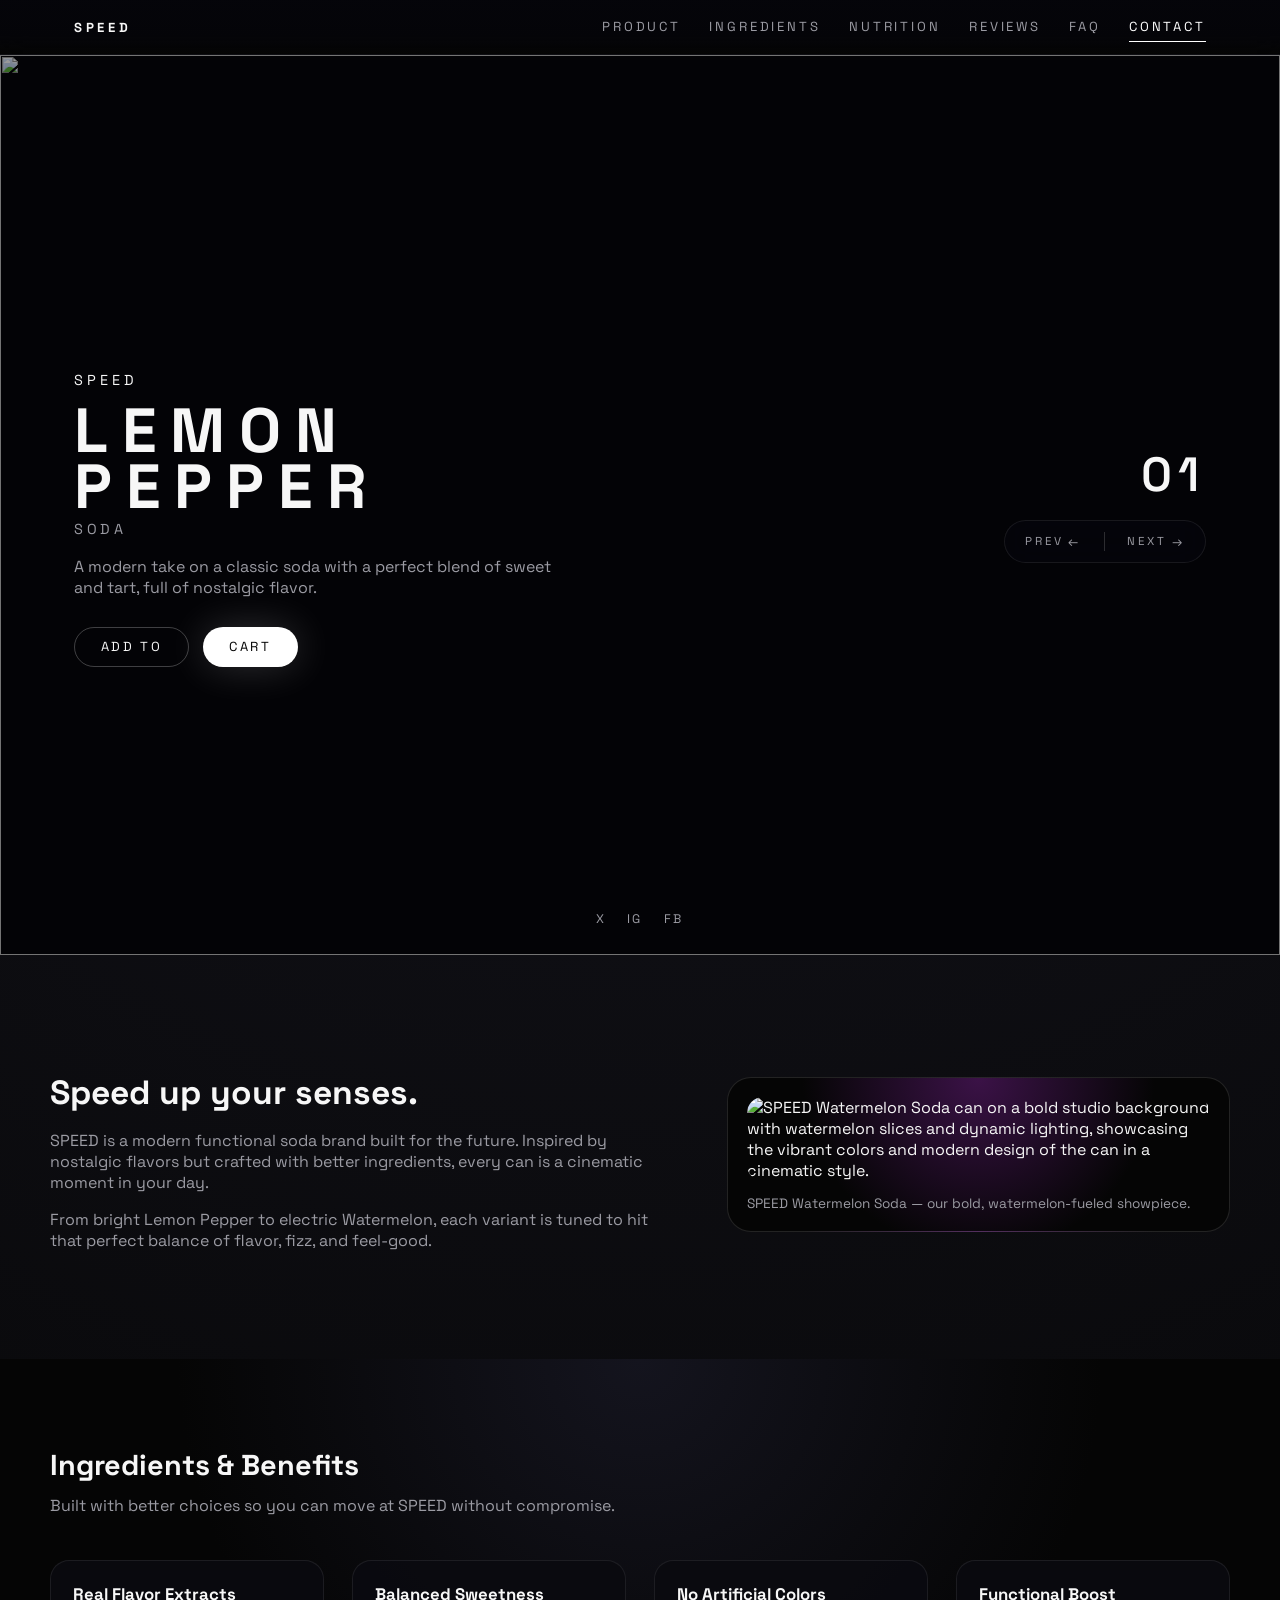
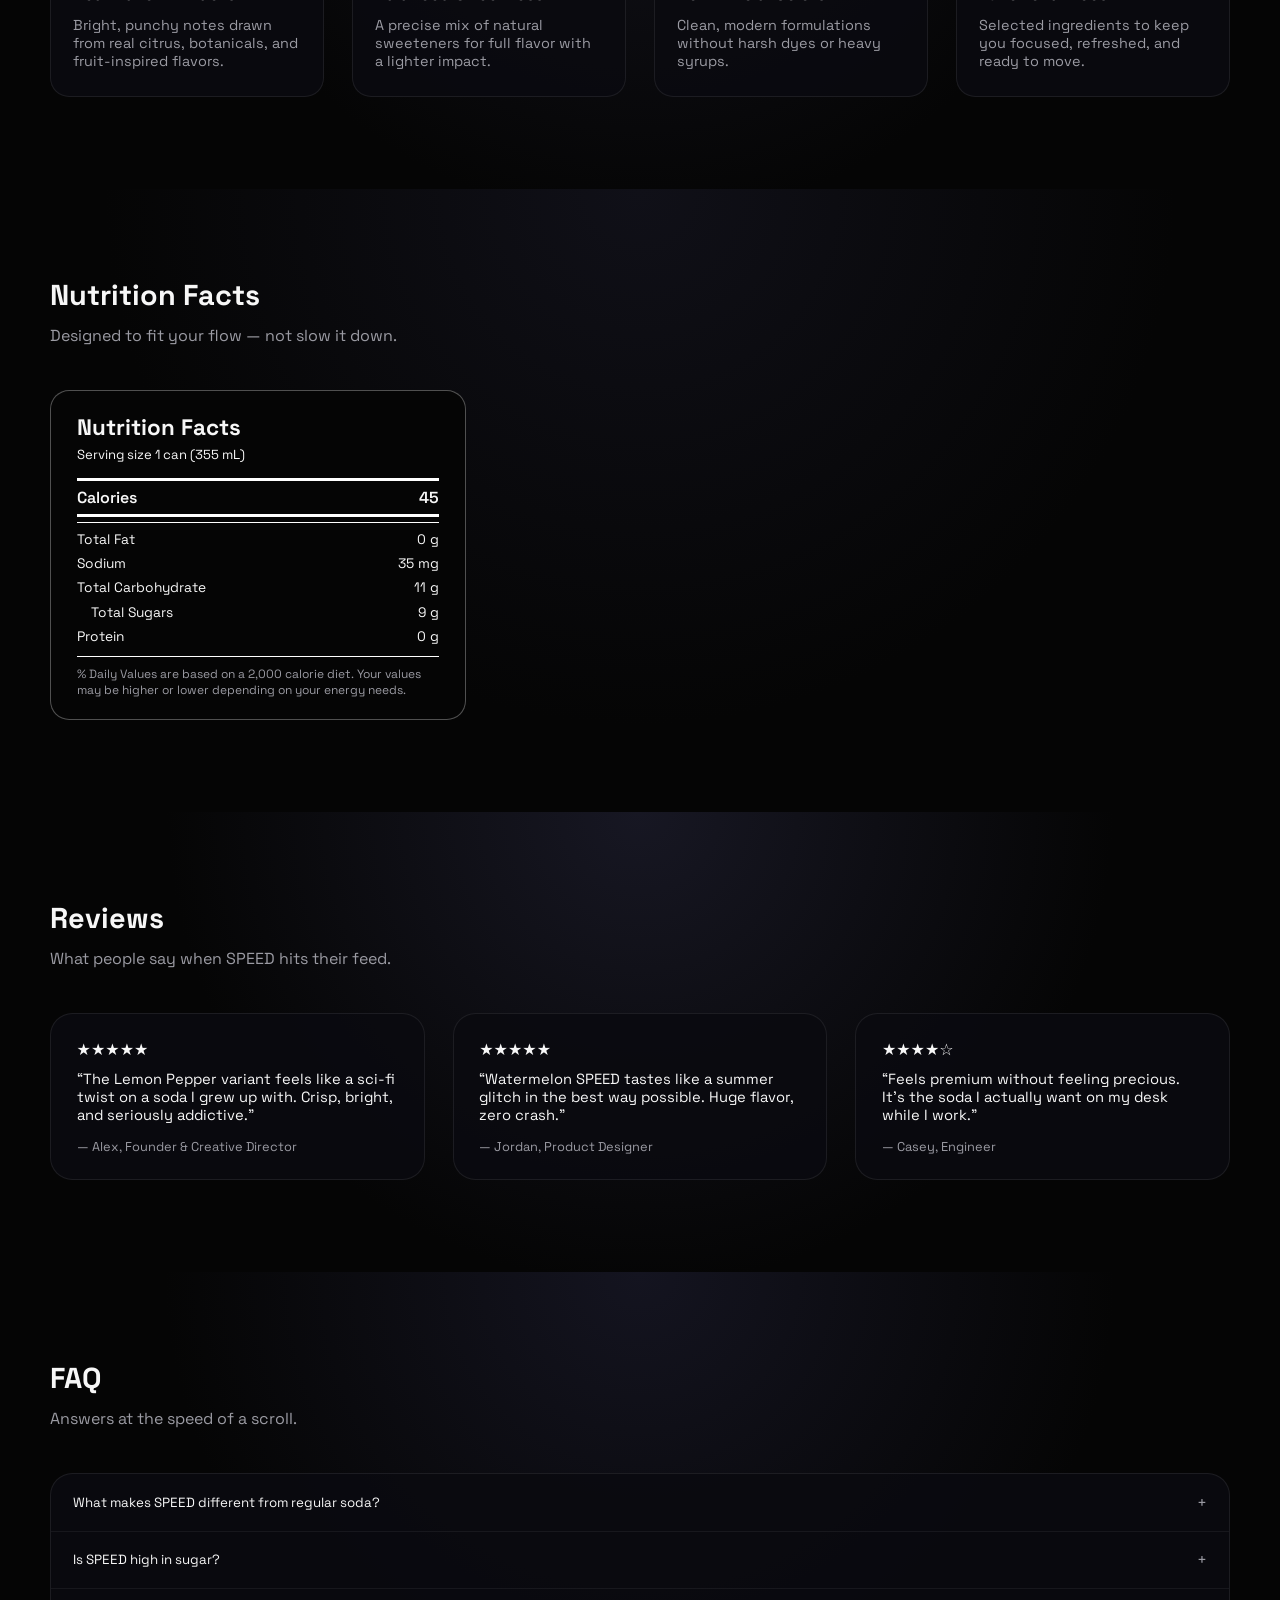
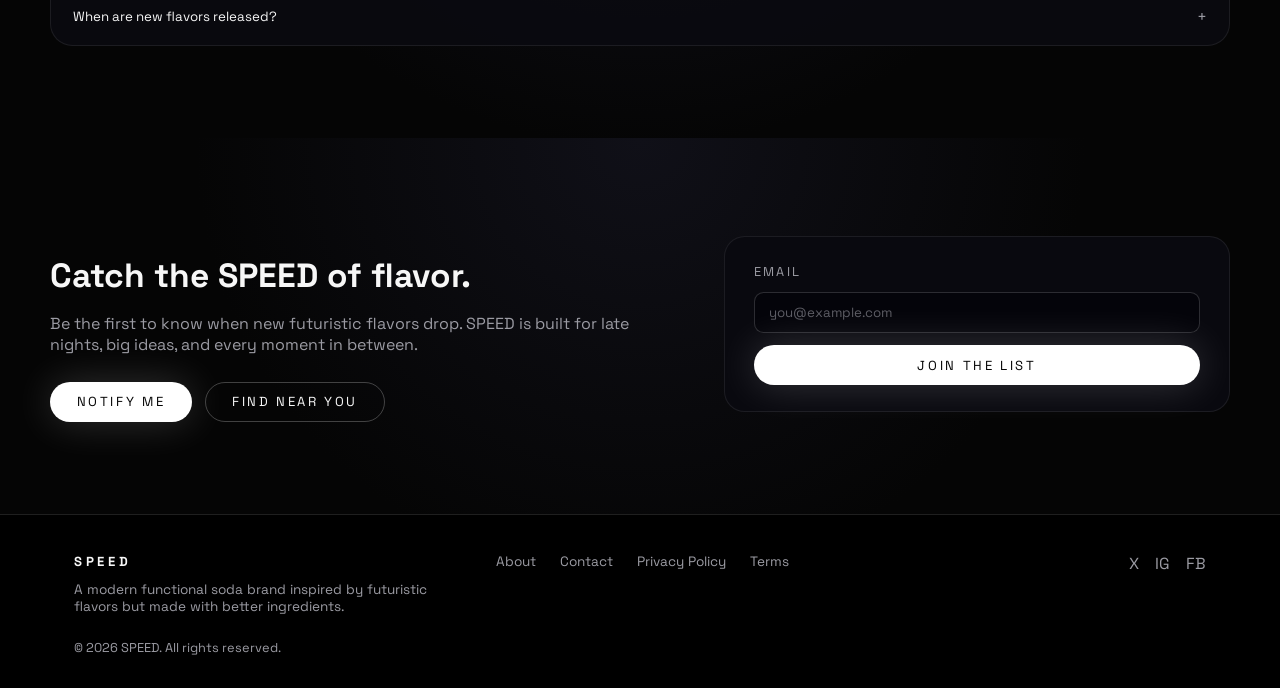
==== index.html @ d694a57d "Add files via upload 1" ====
<!doctype html>
<html lang="en">
  <head>
    <meta charset="utf-8" />
    <title>SPEED Soda — Cinematic Parallax Soda Experience</title>
    <meta name="viewport" content="width=device-width, initial-scale=1" />
    <meta
      name="description"
      content="SPEED — a modern functional soda brand inspired by futuristic flavors but made with better ingredients."
    />
    <link rel="preconnect" href="https://fonts.googleapis.com" />
    <link rel="preconnect" href="https://fonts.gstatic.com" crossorigin />
    <link
      href="https://fonts.googleapis.com/css2?family=Space+Grotesk:wght@400;500;600;700&display=swap"
      rel="stylesheet"
    />
    <link rel="stylesheet" href="./styles.css" />
  </head>
  <body>
    <!-- Fullscreen loading overlay -->
    <div id="page-loader" aria-hidden="true">
      <div class="loader-inner">
        <div class="loader-logo">SPEED</div>
        <p class="loader-tagline">
          A modern functional soda brand inspired by futuristic flavors but made with better ingredients.
        </p>
        <div class="loader-bar">
          <div class="loader-bar-fill"></div>
        </div>
        <div class="loader-percent">Loading 0%</div>
      </div>
    </div>

    <!-- Sticky site header -->
    <header id="site-header">
      <div class="header-inner">
        <a href="#hero" class="brand">
          <span class="brand-mark">SPEED</span>
        </a>
        <nav class="main-nav" aria-label="Primary">
          <a href="#product" data-nav-target="product" class="nav-link is-active">Product</a>
          <a href="#ingredients" data-nav-target="ingredients" class="nav-link">Ingredients</a>
          <a href="#nutrition" data-nav-target="nutrition" class="nav-link">Nutrition</a>
          <a href="#reviews" data-nav-target="reviews" class="nav-link">Reviews</a>
          <a href="#faq" data-nav-target="faq" class="nav-link">FAQ</a>
          <a href="#contact" data-nav-target="contact" class="nav-link">Contact</a>
        </nav>
      </div>
    </header>

    <!-- Hero -->
    <main>
      <section id="hero" aria-label="Featured drink">
        <canvas id="hero-sequence"></canvas>
        <img id="hero-video" class="hero-video" alt="" aria-hidden="true" />

        <div class="hero-overlay">
          <div class="hero-text" aria-live="polite">
            <div class="hero-logo">SPEED</div>
            <h1 class="hero-title" id="hero-title">LEMON PEPPER</h1>
            <div class="hero-subtitle" id="hero-subtitle">SODA</div>
            <p class="hero-description" id="hero-description">
              A modern take on a classic soda with a perfect blend of sweet and tart, full of nostalgic flavor.
            </p>
            <div class="hero-ctas">
              <button class="btn btn-ghost" type="button">ADD TO</button>
              <button class="btn btn-solid" type="button">CART</button>
            </div>
          </div>

          <div class="hero-center"></div>

          <aside class="hero-variants" aria-label="Drink variants">
            <div class="hero-variant-index" id="hero-variant-index">01</div>
            <div class="hero-variant-nav">
              <button class="variant-btn variant-prev" id="variant-prev" type="button" aria-label="Previous flavor">
                <span class="variant-label">PREV</span>
                <span class="variant-arrow">←</span>
              </button>
              <div class="hero-nav-divider"></div>
              <button class="variant-btn variant-next" id="variant-next" type="button" aria-label="Next flavor">
                <span class="variant-label">NEXT</span>
                <span class="variant-arrow">→</span>
              </button>
            </div>
            <div class="variant-loading" id="variant-loading" aria-live="polite"></div>
          </aside>
        </div>

        <div class="hero-socials" aria-label="SPEED social links">
          <a href="#" aria-label="SPEED on X (Twitter)" class="social-link">X</a>
          <a href="#" aria-label="SPEED on Instagram" class="social-link">IG</a>
          <a href="#" aria-label="SPEED on Facebook" class="social-link">FB</a>
        </div>
      </section>

      <!-- Product / About -->
      <section id="product" class="section section-product">
        <div class="section-inner">
          <div class="section-copy">
            <h2>Speed up your senses.</h2>
            <p>
              SPEED is a modern functional soda brand built for the future. Inspired by nostalgic flavors but crafted
              with better ingredients, every can is a cinematic moment in your day.
            </p>
            <p>
              From bright Lemon Pepper to electric Watermelon, each variant is tuned to hit that perfect balance of
              flavor, fizz, and feel-good.
            </p>
          </div>
          <div class="section-media">
            <figure class="product-figure">
              <img
                src="https://dxyifmjskhmskerqrqna.supabase.co/storage/v1/object/public/vids/watermeln.webp"
                alt="SPEED Watermelon Soda can on a bold studio background with watermelon slices and dynamic lighting, showcasing the vibrant colors and modern design of the can in a cinematic style."
                class="product-cta-image"
                loading="lazy"
              />
              <figcaption>SPEED Watermelon Soda — our bold, watermelon-fueled showpiece.</figcaption>
            </figure>
          </div>
        </div>
      </section>

      <!-- Ingredients & Benefits -->
      <section id="ingredients" class="section section-ingredients">
        <div class="section-inner">
          <header class="section-header">
            <h2>Ingredients &amp; Benefits</h2>
            <p>Built with better choices so you can move at SPEED without compromise.</p>
          </header>
          <div class="ingredients-grid">
            <div class="ingredient-card">
              <h3>Real Flavor Extracts</h3>
              <p>Bright, punchy notes drawn from real citrus, botanicals, and fruit-inspired flavors.</p>
            </div>
            <div class="ingredient-card">
              <h3>Balanced Sweetness</h3>
              <p>A precise mix of natural sweeteners for full flavor with a lighter impact.</p>
            </div>
            <div class="ingredient-card">
              <h3>No Artificial Colors</h3>
              <p>Clean, modern formulations without harsh dyes or heavy syrups.</p>
            </div>
            <div class="ingredient-card">
              <h3>Functional Boost</h3>
              <p>Selected ingredients to keep you focused, refreshed, and ready to move.</p>
            </div>
          </div>
        </div>
      </section>

      <!-- Nutrition Facts -->
      <section id="nutrition" class="section section-nutrition">
        <div class="section-inner">
          <header class="section-header">
            <h2>Nutrition Facts</h2>
            <p>Designed to fit your flow — not slow it down.</p>
          </header>
          <div class="nutrition-card" aria-label="Example nutrition facts label">
            <div class="nutrition-header">
              <h3>Nutrition Facts</h3>
              <p>Serving size 1 can (355 mL)</p>
            </div>
            <div class="nutrition-row strong">
              <span>Calories</span>
              <span>45</span>
            </div>
            <div class="nutrition-divider"></div>
            <div class="nutrition-row">
              <span>Total Fat</span>
              <span>0 g</span>
            </div>
            <div class="nutrition-row">
              <span>Sodium</span>
              <span>35 mg</span>
            </div>
            <div class="nutrition-row">
              <span>Total Carbohydrate</span>
              <span>11 g</span>
            </div>
            <div class="nutrition-row sub">
              <span>Total Sugars</span>
              <span>9 g</span>
            </div>
            <div class="nutrition-row">
              <span>Protein</span>
              <span>0 g</span>
            </div>
            <div class="nutrition-footer">
              <p>% Daily Values are based on a 2,000 calorie diet. Your values may be higher or lower depending on your
                energy needs.</p>
            </div>
          </div>
        </div>
      </section>

      <!-- Reviews / Social Proof -->
      <section id="reviews" class="section section-reviews">
        <div class="section-inner">
          <header class="section-header">
            <h2>Reviews</h2>
            <p>What people say when SPEED hits their feed.</p>
          </header>
          <div class="reviews-grid">
            <article class="review-card">
              <div class="review-rating">★★★★★</div>
              <p class="review-quote">
                “The Lemon Pepper variant feels like a sci‑fi twist on a soda I grew up with. Crisp, bright, and
                seriously addictive.”
              </p>
              <p class="review-author">— Alex, Founder &amp; Creative Director</p>
            </article>
            <article class="review-card">
              <div class="review-rating">★★★★★</div>
              <p class="review-quote">
                “Watermelon SPEED tastes like a summer glitch in the best way possible. Huge flavor, zero crash.”
              </p>
              <p class="review-author">— Jordan, Product Designer</p>
            </article>
            <article class="review-card">
              <div class="review-rating">★★★★☆</div>
              <p class="review-quote">
                “Feels premium without feeling precious. It’s the soda I actually want on my desk while I work.”
              </p>
              <p class="review-author">— Casey, Engineer</p>
            </article>
          </div>
        </div>
      </section>

      <!-- FAQ -->
      <section id="faq" class="section section-faq">
        <div class="section-inner">
          <header class="section-header">
            <h2>FAQ</h2>
            <p>Answers at the speed of a scroll.</p>
          </header>
          <div class="faq-list" id="faq-list">
            <article class="faq-item">
              <button class="faq-question" type="button">
                <span>What makes SPEED different from regular soda?</span>
                <span class="faq-toggle">+</span>
              </button>
              <div class="faq-answer">
                <p>
                  SPEED is built around modern flavor design and ingredients that feel less heavy, more intentional, and
                  better aligned with how you actually move through your day.
                </p>
              </div>
            </article>
            <article class="faq-item">
              <button class="faq-question" type="button">
                <span>Is SPEED high in sugar?</span>
                <span class="faq-toggle">+</span>
              </button>
              <div class="faq-answer">
                <p>
                  Each variant is formulated to balance sweetness with clarity so you get the flavor hit you want
                  without an overwhelming sugar spike.
                </p>
              </div>
            </article>
            <article class="faq-item">
              <button class="faq-question" type="button">
                <span>When are new flavors released?</span>
                <span class="faq-toggle">+</span>
              </button>
              <div class="faq-answer">
                <p>
                  We release new SPEED variants in limited drops. Join the list below to hear about the next launch
                  first.
                </p>
              </div>
            </article>
          </div>
        </div>
      </section>

      <!-- Final Call-to-Action / Contact -->
      <section id="contact" class="section section-cta">
        <div class="section-inner section-inner-cta">
          <div class="cta-copy">
            <h2>Catch the SPEED of flavor.</h2>
            <p>
              Be the first to know when new futuristic flavors drop. SPEED is built for late nights, big ideas, and
              every moment in between.
            </p>
            <div class="hero-ctas">
              <button class="btn btn-solid" type="button">NOTIFY ME</button>
              <button class="btn btn-ghost" type="button">FIND NEAR YOU</button>
            </div>
          </div>
          <form class="cta-form" action="#" method="post">
            <label class="field-label" for="email">Email</label>
            <input
              id="email"
              name="email"
              type="email"
              placeholder="you@example.com"
              autocomplete="email"
              required
            />
            <button class="btn btn-solid btn-block" type="submit">Join the list</button>
          </form>
        </div>
      </section>
    </main>

    <footer id="site-footer">
      <div class="footer-inner">
        <div class="footer-brand">
          <div class="footer-logo">SPEED</div>
          <p class="footer-tagline">
            A modern functional soda brand inspired by futuristic flavors but made with better ingredients.
          </p>
        </div>
        <div class="footer-links">
          <a href="#product">About</a>
          <a href="#contact">Contact</a>
          <a href="#">Privacy Policy</a>
          <a href="#">Terms</a>
        </div>
        <div class="footer-socials">
          <a href="#" aria-label="SPEED on X (Twitter)" class="social-link">X</a>
          <a href="#" aria-label="SPEED on Instagram" class="social-link">IG</a>
          <a href="#" aria-label="SPEED on Facebook" class="social-link">FB</a>
        </div>
      </div>
      <div class="footer-bottom">
        <p>© <span id="footer-year"></span> SPEED. All rights reserved.</p>
      </div>
    </footer>

    <script src="./main.js" type="module"></script>
  </body>
</html>
---- styles.css ----
:root {
  --bg-main: #050505;
  --bg-elevated: #0c0c0f;
  --bg-soft: #131318;
  --text-main: #f7f7f7;
  --text-muted: #9b9ba3;
  --border-subtle: rgba(255, 255, 255, 0.08);
  --accent: #ffffff;
  --accent-soft: rgba(255, 255, 255, 0.2);
  --danger: #ff3366;
  --transition-fast: 180ms ease-out;
  --transition-med: 260ms ease-out;
}

*,
*::before,
*::after {
  box-sizing: border-box;
}

html,
body {
  margin: 0;
  padding: 0;
  background-color: var(--bg-main);
  color: var(--text-main);
  font-family: 'Space Grotesk', system-ui, -apple-system, BlinkMacSystemFont, 'Segoe UI', sans-serif;
  -webkit-font-smoothing: antialiased;
}

body {
  min-height: 100vh;
}

img {
  max-width: 100%;
  display: block;
}

button {
  font-family: inherit;
}

a {
  color: inherit;
  text-decoration: none;
}

main {
  background: radial-gradient(circle at top, #14141c 0, #050505 60%);
}

/* Loader */

#page-loader {
  position: fixed;
  inset: 0;
  background: radial-gradient(circle at top, #14141c 0, #050505 60%);
  display: flex;
  align-items: center;
  justify-content: center;
  z-index: 999;
  transition: opacity 320ms ease-out, visibility 320ms ease-out;
}

#page-loader.is-hidden {
  opacity: 0;
  visibility: hidden;
}

.loader-inner {
  max-width: 28rem;
  padding: 2.5rem 2.75rem;
  border-radius: 1.5rem;
  background: rgba(5, 5, 8, 0.88);
  border: 1px solid var(--border-subtle);
  box-shadow:
    0 0 60px rgba(0, 0, 0, 0.9),
    0 0 180px rgba(255, 255, 255, 0.18);
}

.loader-logo {
  font-weight: 700;
  letter-spacing: 0.32em;
  text-transform: uppercase;
  font-size: 0.95rem;
  margin-bottom: 1rem;
}

.loader-tagline {
  margin: 0 0 1.75rem;
  font-size: 0.9rem;
  color: var(--text-muted);
}

.loader-bar {
  position: relative;
  width: 100%;
  height: 0.35rem;
  border-radius: 999px;
  background: rgba(255, 255, 255, 0.06);
  overflow: hidden;
  margin-bottom: 0.75rem;
}

.loader-bar-fill {
  position: absolute;
  inset: 0;
  width: 0%;
  background: linear-gradient(90deg, #ffffff, #d0d0d0);
  border-radius: inherit;
  transition: width 140ms linear;
}

.loader-percent {
  font-size: 0.8rem;
  color: var(--text-muted);
}

/* Header */

#site-header {
  position: sticky;
  top: 0;
  z-index: 20;
  backdrop-filter: blur(18px);
  background: linear-gradient(
    to bottom,
    rgba(5, 5, 10, 0.96),
    rgba(5, 5, 10, 0.9),
    rgba(5, 5, 10, 0.82),
    transparent
  );
  border-bottom: 1px solid rgba(255, 255, 255, 0.04);
}

.header-inner {
  max-width: 1180px;
  margin: 0 auto;
  padding: 0.9rem 1.5rem;
  display: flex;
  align-items: center;
  justify-content: space-between;
  gap: 2rem;
}

.brand-mark {
  font-weight: 700;
  letter-spacing: 0.28em;
  text-transform: uppercase;
  font-size: 0.82rem;
}

.brand:hover .brand-mark {
  color: var(--accent);
}

.main-nav {
  display: flex;
  align-items: center;
  gap: 1.75rem;
  font-size: 0.82rem;
  text-transform: uppercase;
  letter-spacing: 0.22em;
}

.nav-link {
  position: relative;
  color: var(--text-muted);
  padding-block: 0.25rem;
  transition: color var(--transition-fast);
}

.nav-link::after {
  content: '';
  position: absolute;
  left: 0;
  bottom: -0.15rem;
  width: 0;
  height: 1px;
  background: var(--accent);
  transition: width var(--transition-fast);
}

.nav-link:hover {
  color: var(--text-main);
}

.nav-link.is-active {
  color: var(--accent);
}

.nav-link.is-active::after {
  width: 100%;
}

/* Hero */

#hero {
  position: relative;
  min-height: 100vh;
  overflow: hidden;
  color: var(--text-main);
}

#hero-video {
  position: absolute;
  inset: 0;
  width: 100%;
  height: 100%;
  object-fit: cover;
  display: block;
}

/* matte black tint overlay for WebP videos */
#hero-video::after {
  content: '';
  position: absolute;
  inset: 0;
  background: rgba(0, 0, 0, 0.4);
  pointer-events: none;
}

#hero-sequence {
  position: absolute;
  inset: 0;
  width: 100%;
  height: 100%;
  display: block;
}

.hero-overlay {
  position: relative;
  z-index: 1;
  max-width: 1180px;
  margin: 0 auto;
  height: 100vh;
  padding: 5.25rem 1.5rem 3.5rem;
  display: grid;
  grid-template-columns: minmax(0, 3.4fr) minmax(0, 1.2fr) minmax(0, 1.4fr);
  gap: 1.5rem;
}

.hero-text {
  align-self: center;
  max-width: 32rem;
  transition: opacity var(--transition-med), transform var(--transition-med);
}

.hero-text.is-transitioning-out {
  opacity: 0;
  transform: translateY(-8px);
}

.hero-text.is-transitioning-in {
  opacity: 1;
  transform: translateY(0);
}

.hero-logo {
  font-size: 0.9rem;
  letter-spacing: 0.28em;
  text-transform: uppercase;
  margin-bottom: 0.85rem;
}

.hero-title {
  font-size: clamp(2.8rem, 5vw, 3.9rem);
  line-height: 0.9;
  letter-spacing: 0.22em;
  text-transform: uppercase;
  margin: 0 0 0.35rem;
}

.hero-subtitle {
  font-size: 0.9rem;
  text-transform: uppercase;
  letter-spacing: 0.26em;
  color: var(--text-muted);
  margin-bottom: 1.1rem;
}

.hero-description {
  margin: 0 0 1.8rem;
  color: var(--text-muted);
  max-width: 30rem;
}

.hero-ctas {
  display: inline-flex;
  flex-wrap: wrap;
  gap: 0.85rem;
}

.btn {
  border-radius: 999px;
  padding: 0.65rem 1.6rem;
  font-size: 0.82rem;
  text-transform: uppercase;
  letter-spacing: 0.2em;
  border: 1px solid transparent;
  cursor: pointer;
  transition:
    background-color var(--transition-fast),
    color var(--transition-fast),
    border-color var(--transition-fast),
    box-shadow var(--transition-fast),
    transform 120ms ease-out;
}

.btn:active {
  transform: translateY(1px) scale(0.99);
}

.btn-solid {
  background: var(--accent);
  color: #050505;
  box-shadow: 0 0 40px rgba(255, 255, 255, 0.18);
}

.btn-solid:hover {
  box-shadow: 0 0 52px rgba(255, 255, 255, 0.24);
}

.btn-ghost {
  background: transparent;
  color: var(--text-main);
  border-color: var(--accent-soft);
}

.btn-ghost:hover {
  background: rgba(255, 255, 255, 0.06);
}

.btn-block {
  width: 100%;
  justify-content: center;
}

.hero-center {
  align-self: center;
}

.hero-variants {
  align-self: center;
  justify-self: flex-end;
  display: flex;
  flex-direction: column;
  align-items: flex-end;
  gap: 0.9rem;
}

.hero-variant-index {
  font-size: 3rem;
  letter-spacing: 0.14em;
  font-weight: 600;
}

.hero-variant-nav {
  display: inline-flex;
  align-items: center;
  gap: 0.75rem;
  padding: 0.4rem 0.6rem;
  border-radius: 999px;
  background: rgba(5, 5, 12, 0.82);
  border: 1px solid var(--border-subtle);
  backdrop-filter: blur(16px);
}

.variant-btn {
  display: inline-flex;
  align-items: center;
  gap: 0.3rem;
  padding: 0.35rem 0.65rem;
  border-radius: 999px;
  border: none;
  background: transparent;
  color: var(--text-muted);
  font-size: 0.72rem;
  text-transform: uppercase;
  letter-spacing: 0.26em;
  cursor: pointer;
}

.variant-btn:hover {
  color: var(--accent);
}

.hero-nav-divider {
  width: 1px;
  height: 1.2rem;
  background: rgba(255, 255, 255, 0.16);
}

.variant-arrow {
  font-size: 0.8rem;
}

.variant-loading {
  min-height: 1rem;
  font-size: 0.72rem;
  color: var(--text-muted);
}

.hero-socials {
  position: absolute;
  left: 50%;
  bottom: 1.75rem;
  transform: translateX(-50%);
  display: flex;
  align-items: center;
  gap: 1.25rem;
  font-size: 0.78rem;
  letter-spacing: 0.24em;
  text-transform: uppercase;
}

.social-link {
  color: var(--text-muted);
  transition: color var(--transition-fast);
}

.social-link:hover {
  color: var(--accent);
}

/* Sections */

.section {
  padding: 5.5rem 1.5rem 5.75rem;
}

.section-inner {
  max-width: 1180px;
  margin: 0 auto;
}

.section-header {
  max-width: 40rem;
  margin-bottom: 2.75rem;
}

.section-header h2 {
  margin: 0 0 0.75rem;
  font-size: 1.8rem;
}

.section-header p {
  margin: 0;
  color: var(--text-muted);
}

.section-product .section-inner {
  display: grid;
  grid-template-columns: minmax(0, 3fr) minmax(0, 2.4fr);
  gap: 3rem;
  align-items: center;
}

.section-product h2 {
  font-size: 2.1rem;
  margin-bottom: 1rem;
}

.section-product p {
  color: var(--text-muted);
}

.section-product p + p {
  margin-top: 0.75rem;
}

.product-figure {
  margin: 0;
  background: radial-gradient(circle at top, #3b1247 0, #050505 60%);
  border-radius: 1.5rem;
  padding: 1.2rem;
  border: 1px solid rgba(255, 255, 255, 0.12);
}

.product-cta-image {
  width: 100%;
  border-radius: 1rem;
}

.product-figure figcaption {
  margin-top: 0.85rem;
  font-size: 0.85rem;
  color: var(--text-muted);
}

.section-ingredients {
  background: radial-gradient(circle at top, #14141e 0, #050505 60%);
}

.ingredients-grid {
  display: grid;
  grid-template-columns: repeat(4, minmax(0, 1fr));
  gap: 1.75rem;
}

.ingredient-card {
  padding: 1.4rem 1.4rem 1.6rem;
  border-radius: 1.2rem;
  background: rgba(10, 10, 16, 0.9);
  border: 1px solid var(--border-subtle);
}

.ingredient-card h3 {
  margin: 0 0 0.7rem;
  font-size: 1.05rem;
}

.ingredient-card p {
  margin: 0;
  font-size: 0.9rem;
  color: var(--text-muted);
}

.section-nutrition {
  background: radial-gradient(circle at top, #101018 0, #050505 60%);
}

.nutrition-card {
  max-width: 26rem;
  border-radius: 1.2rem;
  background: #050505;
  border: 1px solid rgba(255, 255, 255, 0.3);
  padding: 1.4rem 1.6rem 1.3rem;
}

.nutrition-header h3 {
  margin: 0 0 0.25rem;
  font-size: 1.4rem;
}

.nutrition-header p {
  margin: 0 0 0.9rem;
  font-size: 0.82rem;
}

.nutrition-row {
  display: flex;
  justify-content: space-between;
  font-size: 0.86rem;
  padding-block: 0.2rem;
}

.nutrition-row.strong {
  font-size: 1rem;
  font-weight: 600;
  border-block: 3px solid #fff;
  padding-block: 0.4rem;
  margin-block: 0.3rem;
}

.nutrition-row.sub {
  padding-left: 0.9rem;
}

.nutrition-divider {
  border-top: 1px solid #fff;
  margin-block: 0.2rem;
}

.nutrition-footer {
  border-top: 1px solid #fff;
  margin-top: 0.5rem;
  padding-top: 0.55rem;
}

.nutrition-footer p {
  margin: 0;
  font-size: 0.75rem;
  color: var(--text-muted);
}

.section-reviews {
  background: radial-gradient(circle at top, #171723 0, #050505 60%);
}

.reviews-grid {
  display: grid;
  grid-template-columns: repeat(3, minmax(0, 1fr));
  gap: 1.75rem;
}

.review-card {
  padding: 1.6rem 1.6rem 1.5rem;
  border-radius: 1.4rem;
  background: rgba(10, 10, 16, 0.9);
  border: 1px solid var(--border-subtle);
}

.review-rating {
  font-size: 1rem;
  margin-bottom: 0.6rem;
}

.review-quote {
  margin: 0 0 0.9rem;
  font-size: 0.92rem;
  color: var(--text-main);
}

.review-author {
  margin: 0;
  font-size: 0.8rem;
  color: var(--text-muted);
}

.section-faq {
  background: radial-gradient(circle at top, #141420 0, #050505 60%);
}

.faq-list {
  border-radius: 1.4rem;
  border: 1px solid var(--border-subtle);
  background: rgba(10, 10, 16, 0.9);
  overflow: hidden;
}

.faq-item + .faq-item {
  border-top: 1px solid rgba(255, 255, 255, 0.06);
}

.faq-question {
  width: 100%;
  text-align: left;
  padding: 1.1rem 1.4rem;
  background: transparent;
  border: none;
  color: inherit;
  display: flex;
  align-items: center;
  justify-content: space-between;
  gap: 1rem;
  cursor: pointer;
}

.faq-toggle {
  font-size: 1rem;
  color: var(--text-muted);
}

.faq-answer {
  max-height: 0;
  overflow: hidden;
  padding: 0 1.4rem;
  background: rgba(3, 3, 6, 0.9);
  transition: max-height 260ms ease-out, padding-bottom 260ms ease-out;
}

.faq-answer p {
  margin: 0.75rem 0 1.05rem;
  font-size: 0.9rem;
  color: var(--text-muted);
}

.faq-item.is-open .faq-answer {
  max-height: 300px;
  padding-bottom: 0.15rem;
}

.faq-item.is-open .faq-toggle {
  transform: rotate(45deg);
}

.section-cta {
  background: radial-gradient(circle at top, #101018 0, #050505 60%);
}

.section-inner-cta {
  display: grid;
  grid-template-columns: minmax(0, 3fr) minmax(0, 2.4fr);
  gap: 2.6rem;
  align-items: center;
}

.section-cta h2 {
  font-size: 2.1rem;
  margin-bottom: 1rem;
}

.section-cta p {
  margin: 0 0 1.7rem;
  color: var(--text-muted);
}

.cta-form {
  padding: 1.6rem 1.8rem;
  border-radius: 1.3rem;
  background: rgba(10, 10, 16, 0.95);
  border: 1px solid var(--border-subtle);
  display: flex;
  flex-direction: column;
  gap: 0.75rem;
}

.field-label {
  font-size: 0.8rem;
  text-transform: uppercase;
  letter-spacing: 0.18em;
  color: var(--text-muted);
}

input[type='email'] {
  width: 100%;
  padding: 0.7rem 0.9rem;
  border-radius: 0.6rem;
  border: 1px solid rgba(255, 255, 255, 0.16);
  background: rgba(5, 5, 10, 0.9);
  color: var(--text-main);
  font-family: inherit;
  outline: none;
  transition:
    border-color var(--transition-fast),
    box-shadow var(--transition-fast),
    background-color var(--transition-fast);
}

input[type='email']::placeholder {
  color: rgba(180, 180, 190, 0.5);
}

input[type='email']:focus {
  border-color: var(--accent);
  box-shadow: 0 0 0 1px rgba(255, 255, 255, 0.16);
}

/* Footer */

#site-footer {
  background: #000000;
  border-top: 1px solid rgba(255, 255, 255, 0.12);
  color: var(--text-muted);
}

.footer-inner {
  max-width: 1180px;
  margin: 0 auto;
  padding: 2.4rem 1.5rem 1.5rem;
  display: grid;
  grid-template-columns: minmax(0, 2.4fr) minmax(0, 2fr) minmax(0, 2.2fr);
  gap: 2.4rem;
  align-items: flex-start;
}

.footer-logo {
  font-weight: 700;
  letter-spacing: 0.28em;
  text-transform: uppercase;
  font-size: 0.82rem;
  margin-bottom: 0.7rem;
  color: var(--text-main);
}

.footer-tagline {
  margin: 0;
  font-size: 0.85rem;
}

.footer-links {
  display: flex;
  flex-wrap: wrap;
  gap: 0.75rem 1.5rem;
  font-size: 0.85rem;
}

.footer-links a {
  color: var(--text-muted);
  transition: color var(--transition-fast);
}

.footer-links a:hover {
  color: var(--accent);
}

.footer-socials {
  display: flex;
  justify-content: flex-end;
  gap: 1rem;
}

.footer-bottom {
  max-width: 1180px;
  margin: 0 auto;
  padding: 0 1.5rem 2rem;
  font-size: 0.8rem;
  color: var(--text-muted);
}

.footer-bottom p {
  margin: 0;
}

/* Hero placeholder background for when sequence is not ready */

body.is-hero-placeholder #hero {
  background: radial-gradient(circle at top, #222232 0, #050505 60%);
}

/* Responsive */

@media (max-width: 960px) {
  .header-inner {
    padding-inline: 1.15rem;
  }

  .hero-overlay {
    grid-template-columns: minmax(0, 1.6fr) minmax(0, 0.8fr);
    grid-template-rows: auto auto;
    grid-template-areas:
      'text variants'
      'text variants';
    padding-top: 5rem;
  }

  .hero-text {
    grid-area: text;
  }

  .hero-center {
    display: none;
  }

  .hero-variants {
    grid-area: variants;
  }

  .section-product .section-inner,
  .section-inner-cta {
    grid-template-columns: minmax(0, 1fr);
  }

  .section-product .section-media {
    order: -1;
  }

  .ingredients-grid {
    grid-template-columns: repeat(2, minmax(0, 1fr));
  }

  .reviews-grid {
    grid-template-columns: repeat(2, minmax(0, 1fr));
  }

  .footer-inner {
    grid-template-columns: minmax(0, 1.6fr) minmax(0, 1.4fr);
  }
}

@media (max-width: 720px) {
  .header-inner {
    padding-inline: 1rem;
  }

  .main-nav {
    display: none;
  }

  .hero-overlay {
    height: auto;
    min-height: 100vh;
    padding-inline: 1rem;
    grid-template-columns: minmax(0, 1fr);
    grid-template-rows: auto auto auto;
    gap: 2.5rem;
  }

  .hero-variants {
    align-items: flex-start;
    justify-self: flex-start;
  }

  .hero-variant-nav {
    margin-top: 0.2rem;
  }

  .hero-socials {
    bottom: 1.2rem;
    font-size: 0.72rem;
  }

  .section {
    padding-inline: 1rem;
  }

  .ingredients-grid {
    grid-template-columns: minmax(0, 1fr);
  }

  .reviews-grid {
    grid-template-columns: minmax(0, 1fr);
  }

  .section-inner-cta {
    gap: 2rem;
  }

  .footer-inner {
    grid-template-columns: minmax(0, 1fr);
  }

  .footer-socials {
    justify-content: flex-start;
  }
}

@media (prefers-reduced-motion: reduce) {
  * {
    scroll-behavior: auto !important;
    animation-duration: 0.01ms !important;
    animation-iteration-count: 1 !important;
    transition-duration: 0.01ms !important;
  }
}
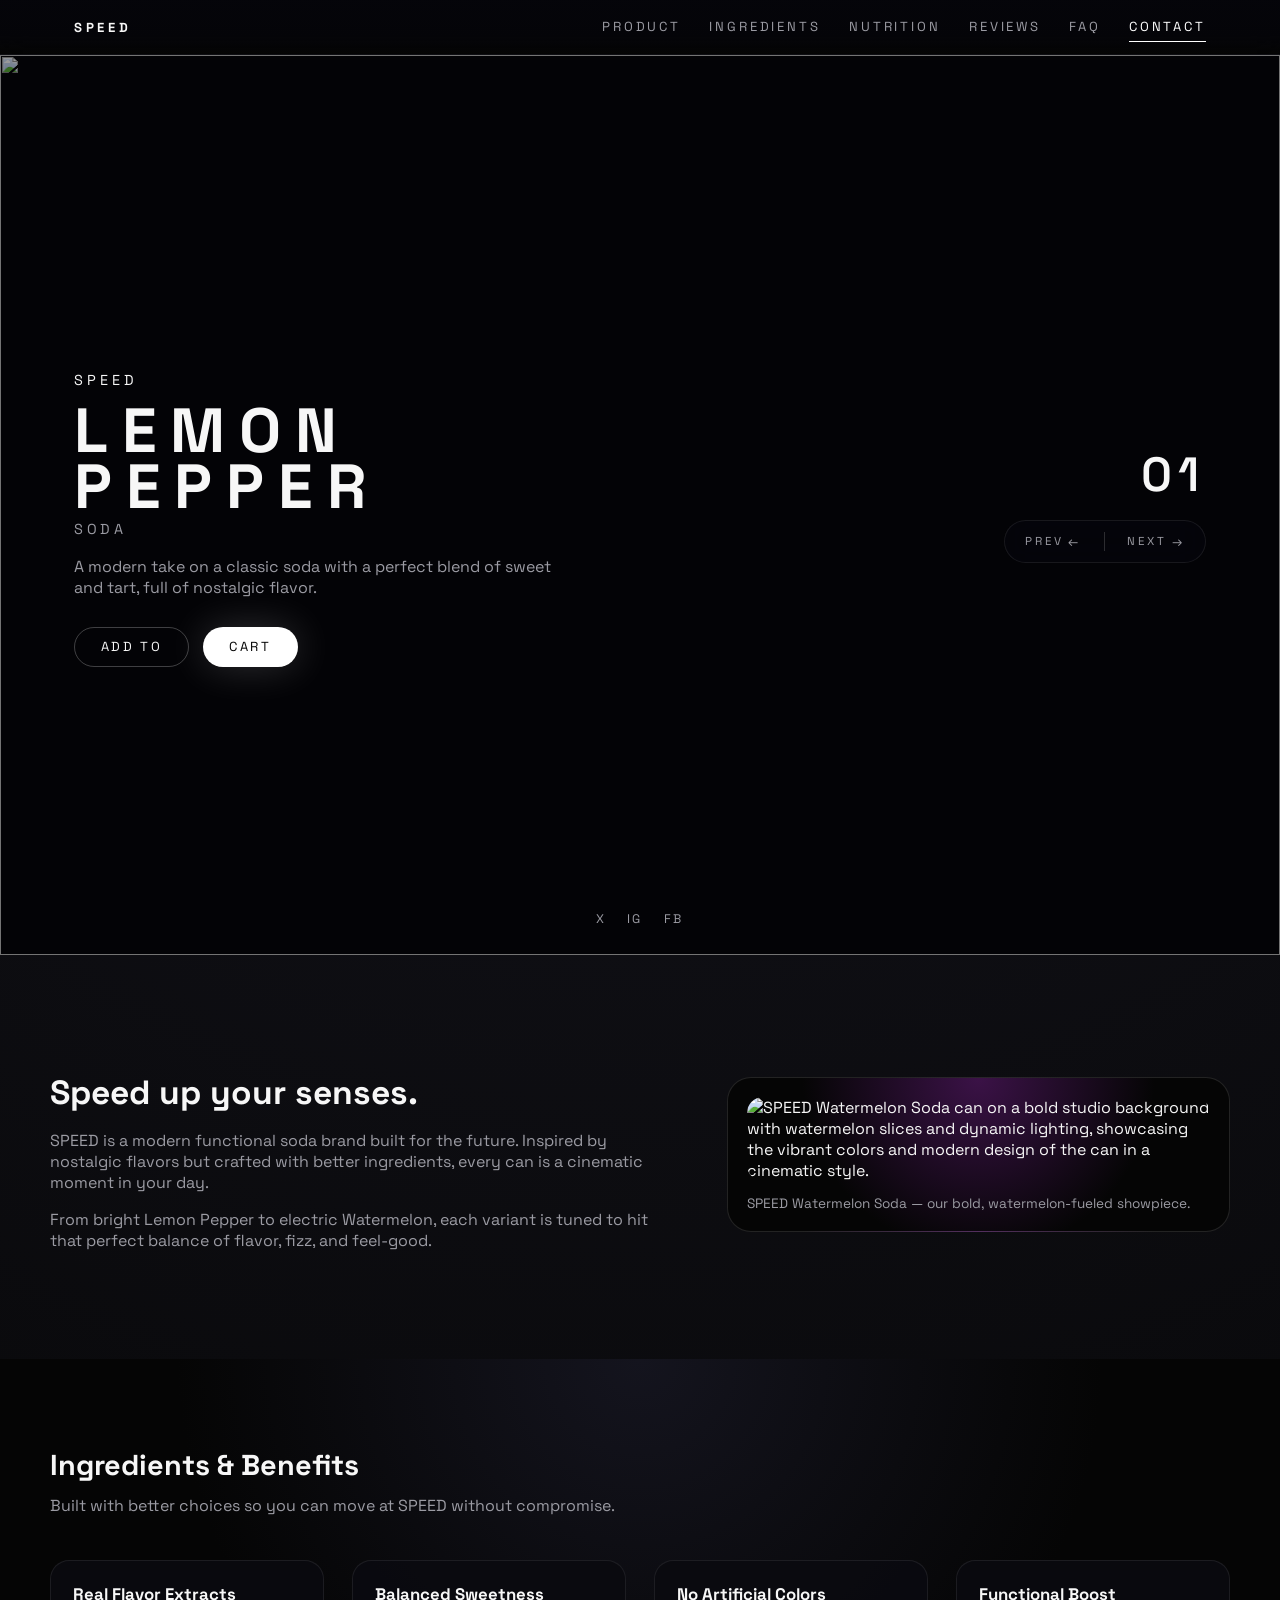
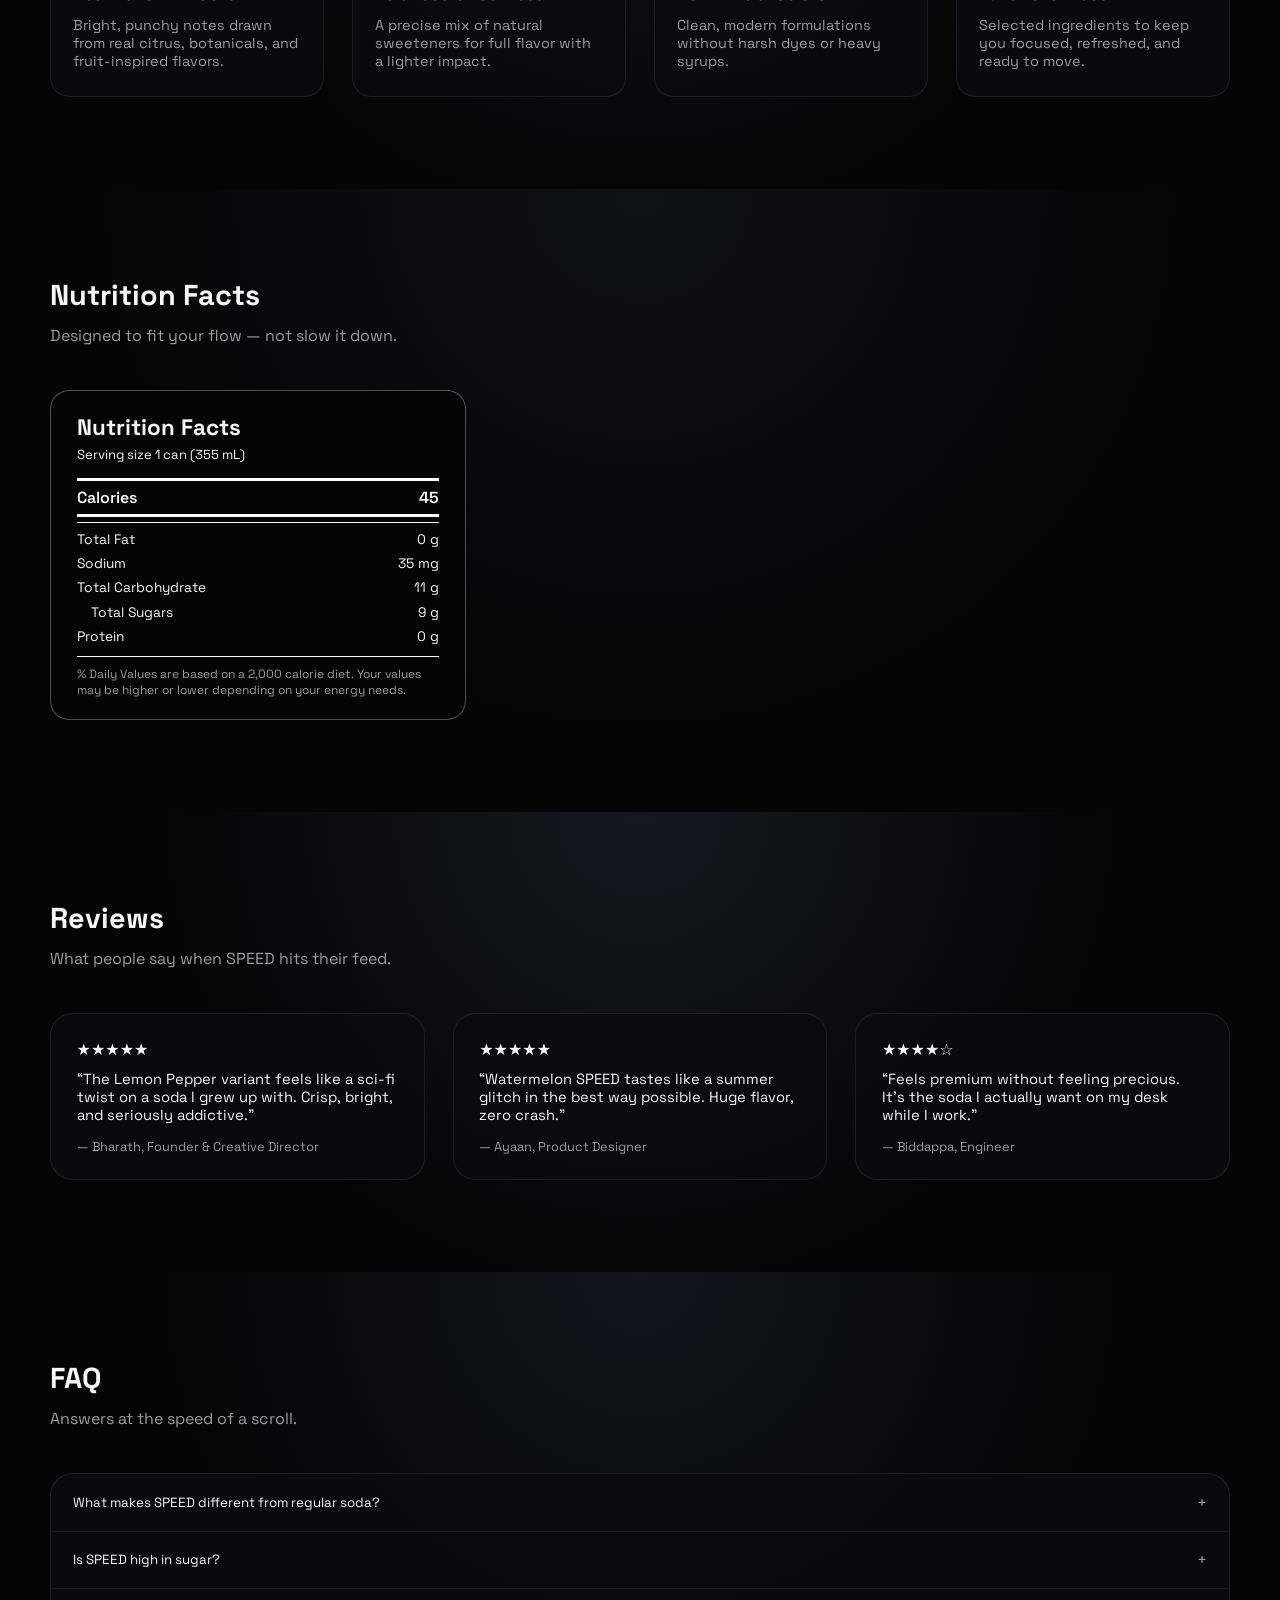
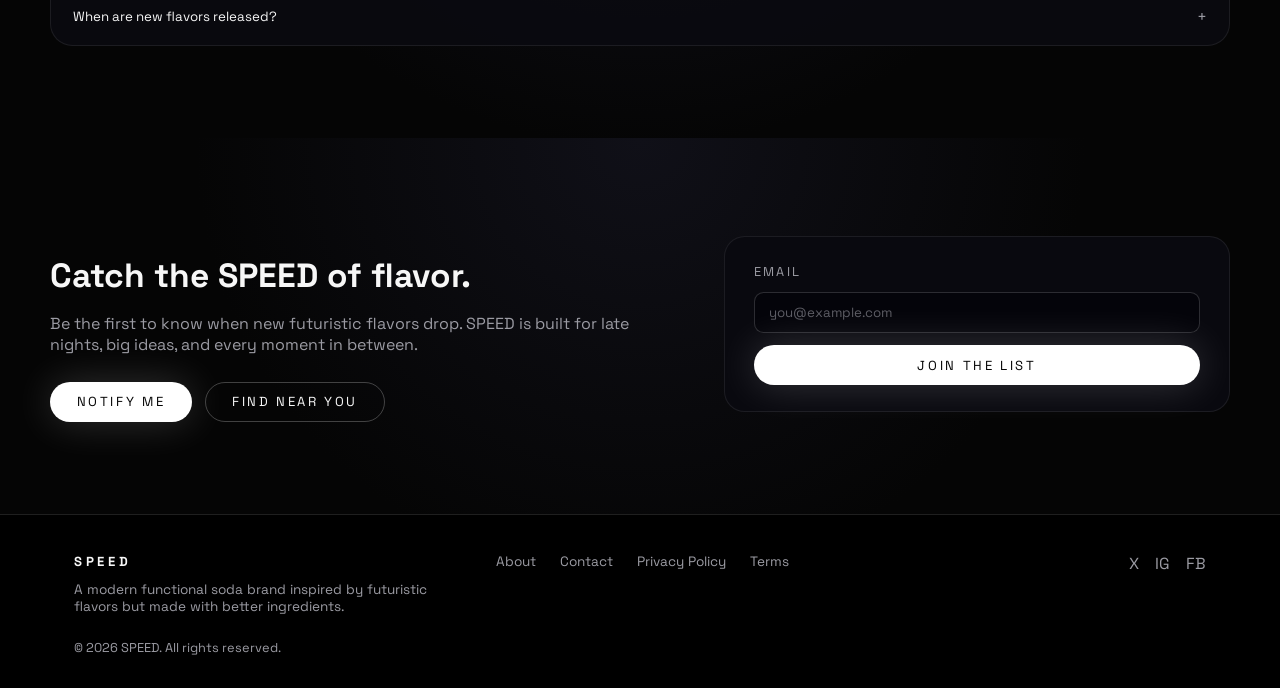
==== commit 31792363: "review names" ====
--- a/index.html
+++ b/index.html
@@ -209,21 +209,21 @@
                 “The Lemon Pepper variant feels like a sci‑fi twist on a soda I grew up with. Crisp, bright, and
                 seriously addictive.”
               </p>
-              <p class="review-author">— Alex, Founder &amp; Creative Director</p>
+              <p class="review-author">— Bharath, Founder &amp; Creative Director</p>
             </article>
             <article class="review-card">
               <div class="review-rating">★★★★★</div>
               <p class="review-quote">
                 “Watermelon SPEED tastes like a summer glitch in the best way possible. Huge flavor, zero crash.”
               </p>
-              <p class="review-author">— Jordan, Product Designer</p>
+              <p class="review-author">— Ayaan, Product Designer</p>
             </article>
             <article class="review-card">
               <div class="review-rating">★★★★☆</div>
               <p class="review-quote">
                 “Feels premium without feeling precious. It’s the soda I actually want on my desk while I work.”
               </p>
-              <p class="review-author">— Casey, Engineer</p>
+              <p class="review-author">— Biddappa, Engineer</p>
             </article>
           </div>
         </div>
@@ -336,3 +336,4 @@
   </body>
 </html>
 
+
